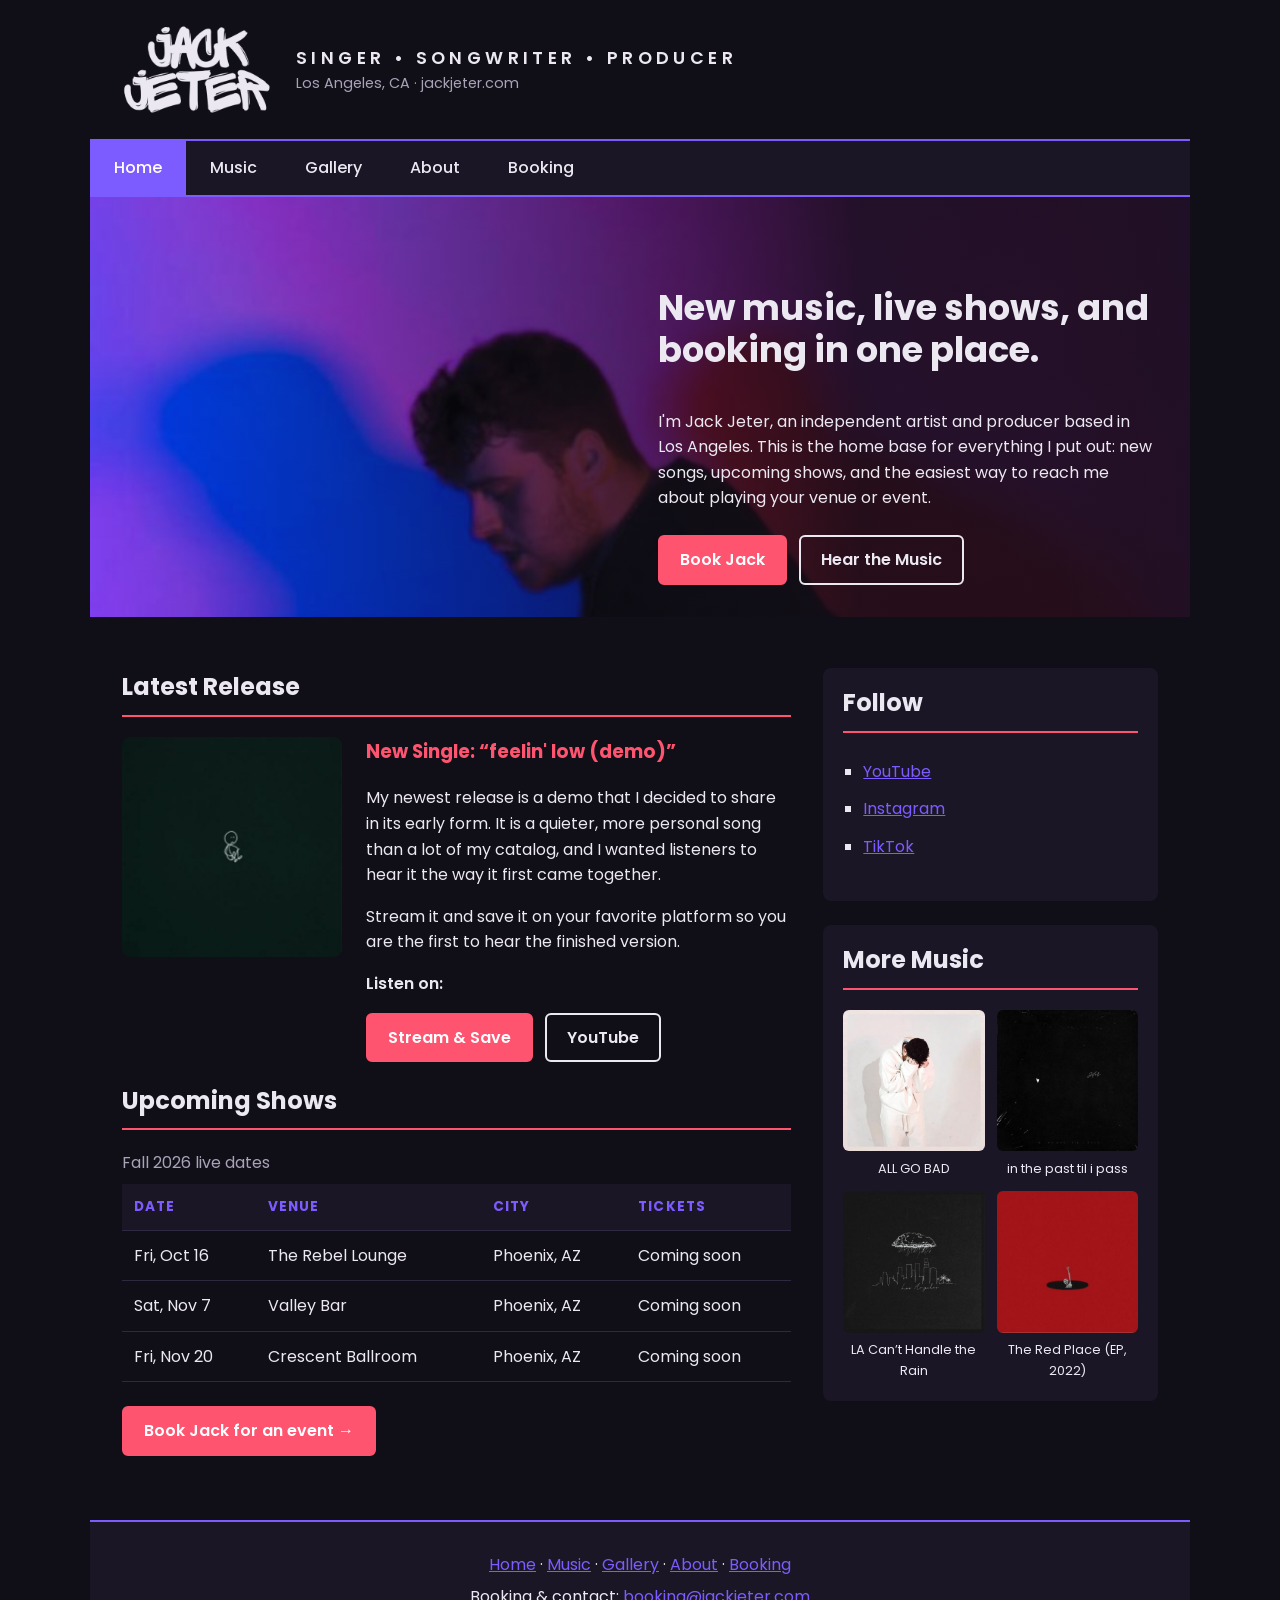
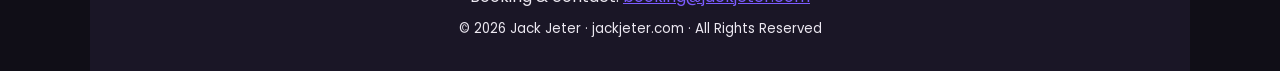
==== index.html @ 5ca74824 "commit1" ====
<!DOCTYPE html>
<html lang="en">
<head>
  <meta charset="utf-8">
  <meta name="viewport" content="width=device-width, initial-scale=1.0">
  <meta name="description" content="Official website of Jack Jeter, a Los Angeles singer, songwriter, and producer. Stream new releases, see upcoming shows, and book Jack for your event.">
  <meta name="keywords" content="Jack Jeter, music, singer, songwriter, producer, Los Angeles, live shows, booking">
  <meta name="author" content="Jack Jeter">
  <title>Jack Jeter | Singer, Songwriter &amp; Producer</title>
  <link rel="preconnect" href="https://fonts.googleapis.com">
  <link rel="preconnect" href="https://fonts.gstatic.com" crossorigin>
  <link href="https://fonts.googleapis.com/css2?family=Poppins:wght@400;500;600;700&amp;display=swap" rel="stylesheet">
  <link rel="stylesheet" href="styles.css">
</head>
<body>
  <div id="wrapper">

    <header>
      <a href="index.html" class="logo-link">
        <h1><img src="images/jack-jeter-logo.png" alt="Jack Jeter" width="198" height="120"></h1>
      </a>
      <div class="tagline">
        <p class="role">Singer &bull; Songwriter &bull; Producer</p>
        <p class="location">Los Angeles, CA &middot; jackjeter.com</p>
      </div>
    </header>

    <nav>
      <ul>
        <li><a href="index.html" class="current">Home</a></li>
        <li><a href="music.html">Music</a></li>
        <li><a href="gallery.html">Gallery</a></li>
        <li><a href="about.html">About</a></li>
        <li><a href="booking.html">Booking</a></li>
      </ul>
    </nav>

    <main>
      <section class="hero">
        <div class="hero-text">
          <h2>New music, live shows, and booking in one place.</h2>
          <p>I'm Jack Jeter, an independent artist and producer based in Los Angeles. This is the home base for everything I put out: new songs, upcoming shows, and the easiest way to reach me about playing your venue or event.</p>
          <a href="booking.html" class="button">Book Jack</a>
          <a href="music.html" class="button button-outline">Hear the Music</a>
        </div>
      </section>

      <div class="columns">
        <div class="main-column">

          <section class="latest">
            <h2>Latest Release</h2>
            <div class="release">
              <img src="images/feelin-low.jpg" alt="Cover art for feelin' low (demo): a small hand-drawn figure sitting alone on a dark green background" width="220" height="220">
              <div>
                <h3>New Single: &ldquo;feelin' low (demo)&rdquo;</h3>
                <p>My newest release is a demo that I decided to share in its early form. It is a quieter, more personal song than a lot of my catalog, and I wanted listeners to hear it the way it first came together.</p>
                <p>Stream it and save it on your favorite platform so you are the first to hear the finished version.</p>
                <p class="listen">Listen on:</p>
                <a href="https://distrokid.com/hyperfollow/jackjeter/feelin-low-demo" class="button">Stream &amp; Save</a>
                <a href="https://www.youtube.com/@jackjetermusic" class="button button-outline">YouTube</a>
              </div>
            </div>
          </section>

          <section class="shows">
            <h2>Upcoming Shows</h2>
            <table>
              <caption>Fall 2026 live dates</caption>
              <thead>
                <tr>
                  <th scope="col">Date</th>
                  <th scope="col">Venue</th>
                  <th scope="col">City</th>
                  <th scope="col">Tickets</th>
                </tr>
              </thead>
              <tbody>
                <tr>
                  <td>Fri, Oct 16</td>
                  <td>The Rebel Lounge</td>
                  <td>Phoenix, AZ</td>
                  <td>Coming soon</td>
                </tr>
                <tr>
                  <td>Sat, Nov 7</td>
                  <td>Valley Bar</td>
                  <td>Phoenix, AZ</td>
                  <td>Coming soon</td>
                </tr>
                <tr>
                  <td>Fri, Nov 20</td>
                  <td>Crescent Ballroom</td>
                  <td>Phoenix, AZ</td>
                  <td>Coming soon</td>
                </tr>
              </tbody>
            </table>
            <a href="booking.html" class="button">Book Jack for an event &rarr;</a>
          </section>

        </div>

        <aside>
          <section class="follow">
            <h2>Follow</h2>
            <ul>
              <li><a href="https://www.youtube.com/@jackjetermusic">YouTube</a></li>
              <li><a href="https://www.instagram.com/jackjetermusic/">Instagram</a></li>
              <li><a href="https://tiktok.com/@jackjetermusic">TikTok</a></li>
            </ul>
          </section>

          <section class="more-music">
            <h2>More Music</h2>
            <div class="thumbs">
              <figure>
                <a href="https://distrokid.com/hyperfollow/jackjeter/all-go-bad"><img src="images/all-go-bad.jpg" alt="Cover art for ALL GO BAD" width="150" height="150"></a>
                <figcaption>ALL GO BAD</figcaption>
              </figure>
              <figure>
                <a href="https://distrokid.com/hyperfollow/jackjeter/in-the-past-til-i-pass"><img src="images/in-the-past.jpg" alt="Cover art for in the past til i pass" width="150" height="150"></a>
                <figcaption>in the past til i pass</figcaption>
              </figure>
              <figure>
                <a href="https://distrokid.com/hyperfollow/jackjeter/la-cant-handle-the-rain/"><img src="images/la-rain.jpg" alt="Cover art for LA Can't Handle the Rain: a line drawing of a storm cloud over the Los Angeles skyline" width="150" height="150"></a>
                <figcaption>LA Can&rsquo;t Handle the Rain</figcaption>
              </figure>
              <figure>
                <a href="https://album.link/i/1635419863"><img src="images/the-red-place.jpg" alt="Cover art for The Red Place EP" width="150" height="150"></a>
                <figcaption>The Red Place (EP, 2022)</figcaption>
              </figure>
            </div>
          </section>
        </aside>
      </div>
    </main>

    <footer>
      <p class="footer-nav">
        <a href="index.html">Home</a> &middot;
        <a href="music.html">Music</a> &middot;
        <a href="gallery.html">Gallery</a> &middot;
        <a href="about.html">About</a> &middot;
        <a href="booking.html">Booking</a>
      </p>
      <p>Booking &amp; contact: <a href="mailto:booking@jackjeter.com">booking@jackjeter.com</a></p>
      <p><small>&copy; 2026 Jack Jeter &middot; jackjeter.com &middot; All Rights Reserved</small></p>
    </footer>

  </div>
</body>
</html>
---- styles.css ----
/* Jack Jeter Music - main stylesheet
   Colors from my Planning & Analysis Sheet
   (realtimecolors.com) */

:root {
  --text: #ece8f1;
  --background: #100e17;
  --primary: #7c5cff;
  --secondary: #1a1626;
  --accent: #ff5470;
}

* {
  box-sizing: border-box;
}

body {
  margin: 0;
  background-color: var(--background);
  color: var(--text);
  font-family: "Poppins", Arial, sans-serif;
  line-height: 1.6;
}

#wrapper {
  max-width: 1100px;
  margin: 0 auto;
}

/* ---------- Header ---------- */
header {
  display: flex;
  align-items: center;
  gap: 24px;
  padding: 24px 32px;
}

h1 {
  margin: 0;
  line-height: 0;
}

header img {
  width: 150px;
  height: auto;
}

.role {
  margin: 0;
  font-size: 1.1rem;
  font-weight: 600;
  letter-spacing: 0.25em;
  text-transform: uppercase;
}

.location {
  margin: 0;
  color: #a9a3b8;
  font-size: 0.9rem;
}

/* ---------- Navigation ---------- */
nav {
  background-color: var(--secondary);
  border-top: 2px solid var(--primary);
  border-bottom: 2px solid var(--primary);
}

nav ul {
  display: flex;
  margin: 0;
  padding: 0;
  list-style-type: none;
}

nav a {
  display: block;
  padding: 14px 24px;
  color: var(--text);
  font-weight: 500;
  text-decoration: none;
}

nav a:hover,
nav a.current {
  background-color: var(--primary);
  color: #ffffff;
}

/* ---------- Hero ---------- */
.hero {
  display: flex;
  align-items: flex-end;
  justify-content: flex-end;
  min-height: 420px;
  padding: 32px;
  background-image:
    linear-gradient(to left, rgba(16, 14, 23, 0.9) 30%,
      rgba(16, 14, 23, 0)),
    url("images/hero.jpg");
  background-size: cover;
  background-position: center top;
}

.hero-text {
  max-width: 500px;
}

.hero h2 {
  margin-top: 0;
  font-size: 2.2rem;
  line-height: 1.2;
}

/* ---------- Main content ---------- */
main {
  padding-bottom: 32px;
}

.columns {
  display: grid;
  grid-template-columns: 2fr 1fr;
  gap: 32px;
  padding: 32px;
}

h2 {
  color: var(--text);
  font-size: 1.5rem;
}

section h2 {
  padding-bottom: 8px;
  border-bottom: 2px solid var(--accent);
}

.hero h2 {
  border-bottom: none;
}

h3 {
  margin-top: 0;
  color: var(--accent);
}

.release {
  display: flex;
  gap: 24px;
}

.release img {
  width: 220px;
  height: 220px;
  border-radius: 8px;
}

.listen {
  margin-bottom: 8px;
  font-weight: 600;
}

/* ---------- Buttons and links ---------- */
a {
  color: var(--primary);
}

.button {
  display: inline-block;
  margin: 8px 8px 0 0;
  padding: 10px 20px;
  background-color: var(--accent);
  color: #ffffff;
  border: 2px solid var(--accent);
  border-radius: 6px;
  font-weight: 600;
  text-decoration: none;
}

.button:hover {
  background-color: #e0405c;
  border-color: #e0405c;
}

.button-outline {
  background-color: transparent;
  color: var(--text);
  border-color: var(--text);
}

.button-outline:hover {
  background-color: var(--text);
  border-color: var(--text);
  color: var(--background);
}

/* ---------- Upcoming shows table ---------- */
table {
  width: 100%;
  margin-bottom: 16px;
  border-collapse: collapse;
}

caption {
  margin-bottom: 8px;
  color: #a9a3b8;
  text-align: left;
}

th,
td {
  padding: 12px;
  border-bottom: 1px solid #2e2840;
  text-align: left;
}

th {
  background-color: var(--secondary);
  color: var(--primary);
  text-transform: uppercase;
  font-size: 0.85rem;
  letter-spacing: 0.08em;
}

tbody tr:hover {
  background-color: var(--secondary);
}

/* ---------- Sidebar ---------- */
aside section {
  margin-bottom: 24px;
  padding: 0 20px 20px;
  background-color: var(--secondary);
  border-radius: 8px;
}

aside h2 {
  padding-top: 16px;
}

aside ul {
  padding-left: 20px;
  list-style-type: square;
}

aside li {
  padding: 6px 0;
}

.thumbs {
  display: grid;
  grid-template-columns: 1fr 1fr;
  gap: 12px;
}

figure {
  margin: 0;
}

.thumbs img {
  width: 100%;
  height: auto;
  border-radius: 6px;
}

figcaption {
  font-size: 0.8rem;
  text-align: center;
}

/* ---------- Footer ---------- */
footer {
  padding: 24px 32px;
  background-color: var(--secondary);
  border-top: 2px solid var(--primary);
  text-align: center;
}

footer p {
  margin: 6px 0;
}

/* ---------- Small screens ---------- */
@media (max-width: 768px) {
  header {
    flex-direction: column;
    text-align: center;
  }

  nav ul {
    flex-wrap: wrap;
    justify-content: center;
  }

  .columns {
    grid-template-columns: 1fr;
  }

  .release {
    flex-direction: column;
  }

  .hero h2 {
    font-size: 1.7rem;
  }
}
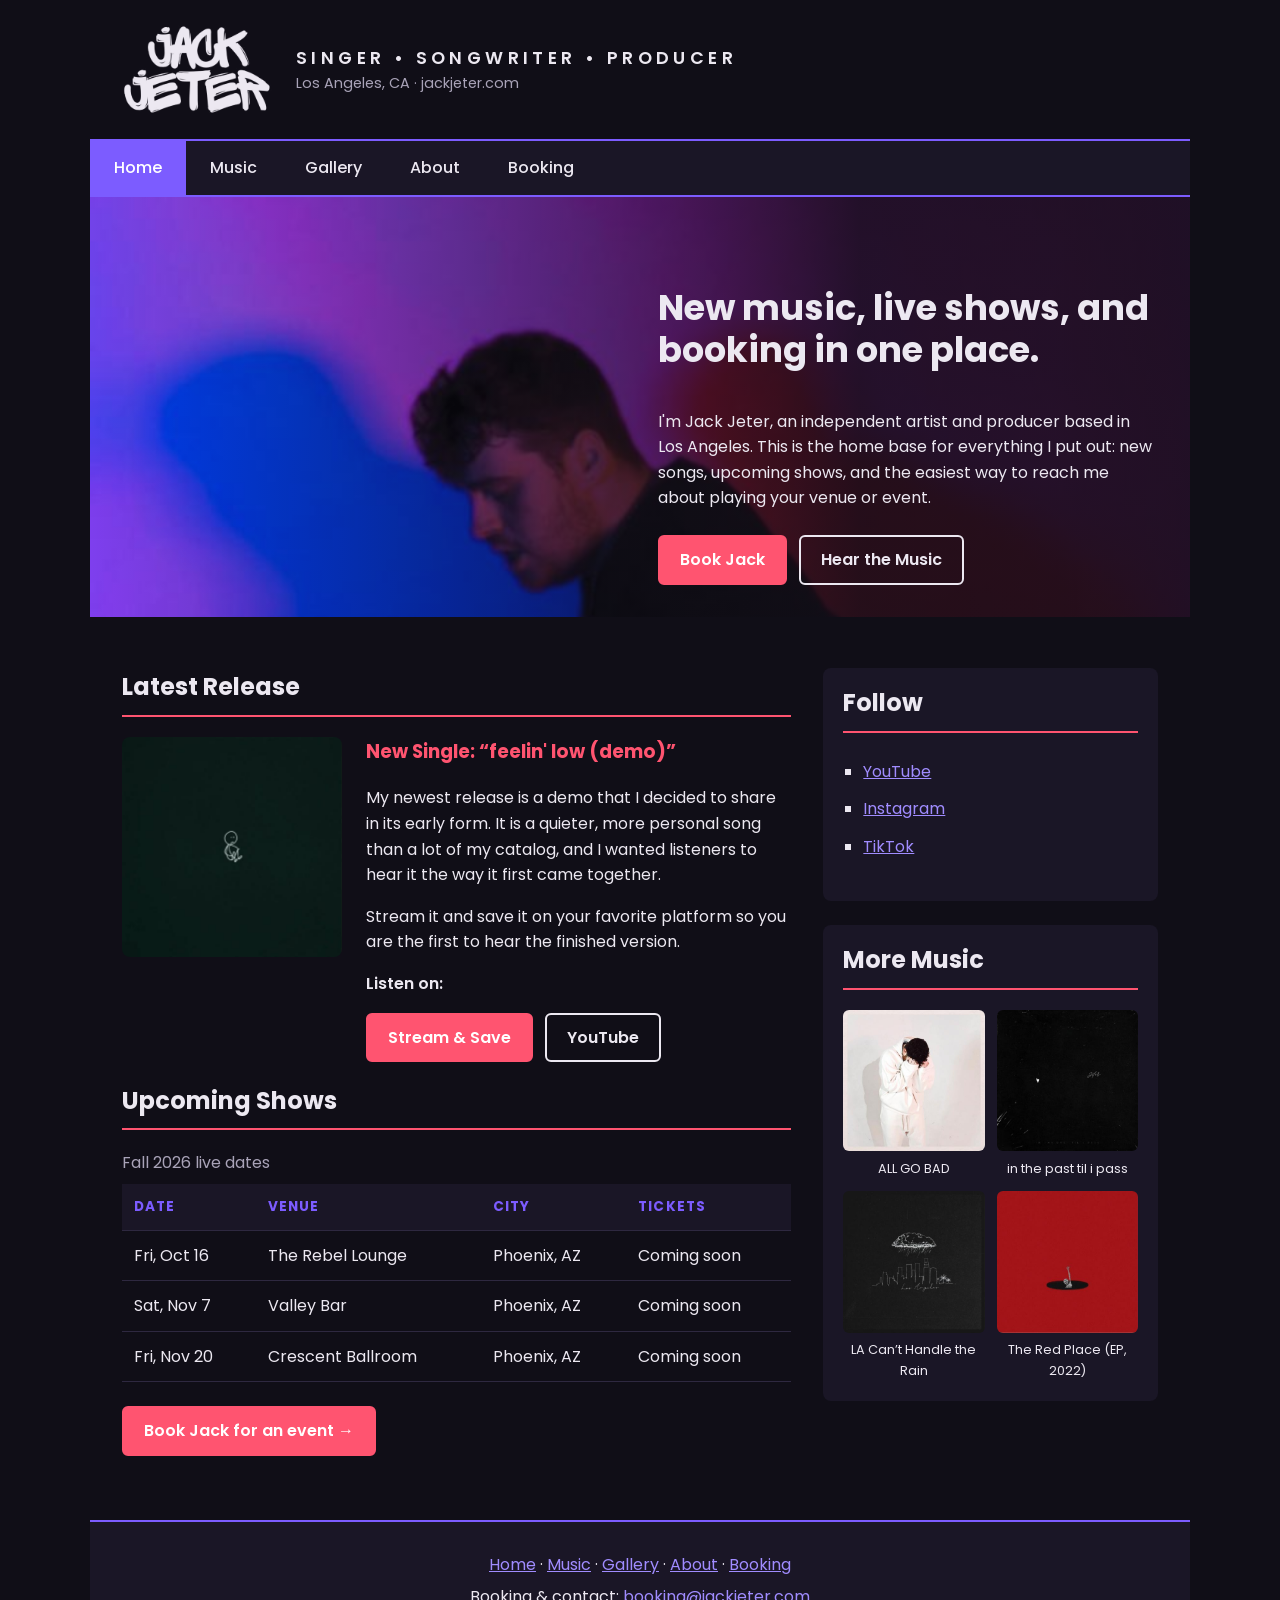
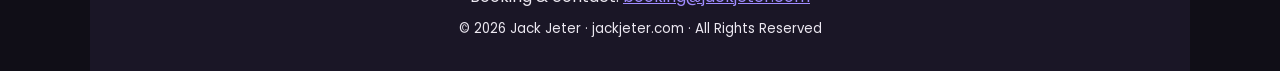
==== commit 52d530f9: "final-submission" ====
--- a/index.html
+++ b/index.html
@@ -10,7 +10,9 @@
   <link rel="preconnect" href="https://fonts.googleapis.com">
   <link rel="preconnect" href="https://fonts.gstatic.com" crossorigin>
   <link href="https://fonts.googleapis.com/css2?family=Poppins:wght@400;500;600;700&amp;display=swap" rel="stylesheet">
+  <link rel="icon" type="image/png" href="images/favicon.png">
   <link rel="stylesheet" href="styles.css">
+  <script src="analytics.js"></script>
 </head>
 <body>
   <div id="wrapper">
--- a/styles.css
+++ b/styles.css
@@ -161,7 +161,7 @@
 
 /* ---------- Buttons and links ---------- */
 a {
-  color: var(--primary);
+  color: #a08cff;
 }
 
 .button {
@@ -267,6 +267,154 @@
   text-align: center;
 }
 
+/* ---------- Inner pages ---------- */
+.page-intro {
+  padding: 32px 32px 0;
+}
+
+.page-intro h2 {
+  margin-top: 0;
+  font-size: 2rem;
+}
+
+.page-intro p {
+  max-width: 720px;
+}
+
+.content-section {
+  padding: 0 32px 16px;
+}
+
+.columns .content-section {
+  padding: 0;
+}
+
+.note {
+  color: #a9a3b8;
+  font-size: 0.9rem;
+}
+
+/* Video */
+.video-wrap video {
+  display: block;
+  width: 100%;
+  height: auto;
+  border-radius: 8px;
+  background-color: #000000;
+}
+
+/* Release cards on the Music page */
+.release-grid {
+  display: grid;
+  grid-template-columns: repeat(3, 1fr);
+  gap: 24px;
+}
+
+.release-card {
+  padding: 16px;
+  background-color: var(--secondary);
+  border-radius: 8px;
+}
+
+.release-card img,
+.art-grid img,
+.photo-grid img,
+.bio-photo {
+  display: block;
+  width: 100%;
+  height: auto;
+  border-radius: 6px;
+}
+
+.release-card h3 {
+  margin: 12px 0 4px;
+}
+
+/* Gallery */
+.photo-grid {
+  display: grid;
+  grid-template-columns: 2fr 1fr;
+  gap: 16px;
+  align-items: start;
+}
+
+.art-grid {
+  display: grid;
+  grid-template-columns: repeat(4, 1fr);
+  gap: 16px;
+}
+
+.photo-grid figcaption,
+.art-grid figcaption {
+  margin-top: 6px;
+  color: #a9a3b8;
+}
+
+.art-grid img:hover {
+  outline: 3px solid var(--accent);
+}
+
+/* About */
+.press-bio {
+  margin: 0;
+  padding: 4px 20px;
+  border-left: 4px solid var(--primary);
+  background-color: var(--secondary);
+  font-style: italic;
+}
+
+.facts dt {
+  margin-top: 10px;
+  color: var(--accent);
+  font-weight: 600;
+}
+
+.facts dd {
+  margin: 0;
+}
+
+/* Booking form */
+.booking-form label {
+  display: block;
+  margin: 14px 0 6px;
+  font-weight: 600;
+}
+
+.form-row {
+  display: grid;
+  grid-template-columns: 1fr 1fr;
+  gap: 16px;
+}
+
+.booking-form input,
+.booking-form select,
+.booking-form textarea {
+  width: 100%;
+  padding: 10px 12px;
+  background-color: var(--secondary);
+  color: var(--text);
+  border: 2px solid #3a3350;
+  border-radius: 6px;
+  font-family: inherit;
+  font-size: 1rem;
+}
+
+.booking-form input:focus,
+.booking-form select:focus,
+.booking-form textarea:focus {
+  border-color: var(--primary);
+  outline: none;
+}
+
+.booking-form input[type="submit"] {
+  width: auto;
+  margin-top: 20px;
+  border: 2px solid var(--accent);
+  background-color: var(--accent);
+  color: #ffffff;
+  cursor: pointer;
+}
+
 /* ---------- Footer ---------- */
 footer {
   padding: 24px 32px;
@@ -302,4 +450,35 @@
   .hero h2 {
     font-size: 1.7rem;
   }
-}
+
+  .release-grid,
+  .photo-grid,
+  .form-row {
+    grid-template-columns: 1fr;
+  }
+
+  .art-grid {
+    grid-template-columns: 1fr 1fr;
+  }
+}
+
+/* ---------- Phones ---------- */
+@media (max-width: 480px) {
+  .hero,
+  .columns,
+  .page-intro,
+  .content-section {
+    padding-left: 16px;
+    padding-right: 16px;
+  }
+
+  th,
+  td {
+    padding: 8px 6px;
+    font-size: 0.85rem;
+  }
+
+  nav a {
+    padding: 12px 14px;
+  }
+}
